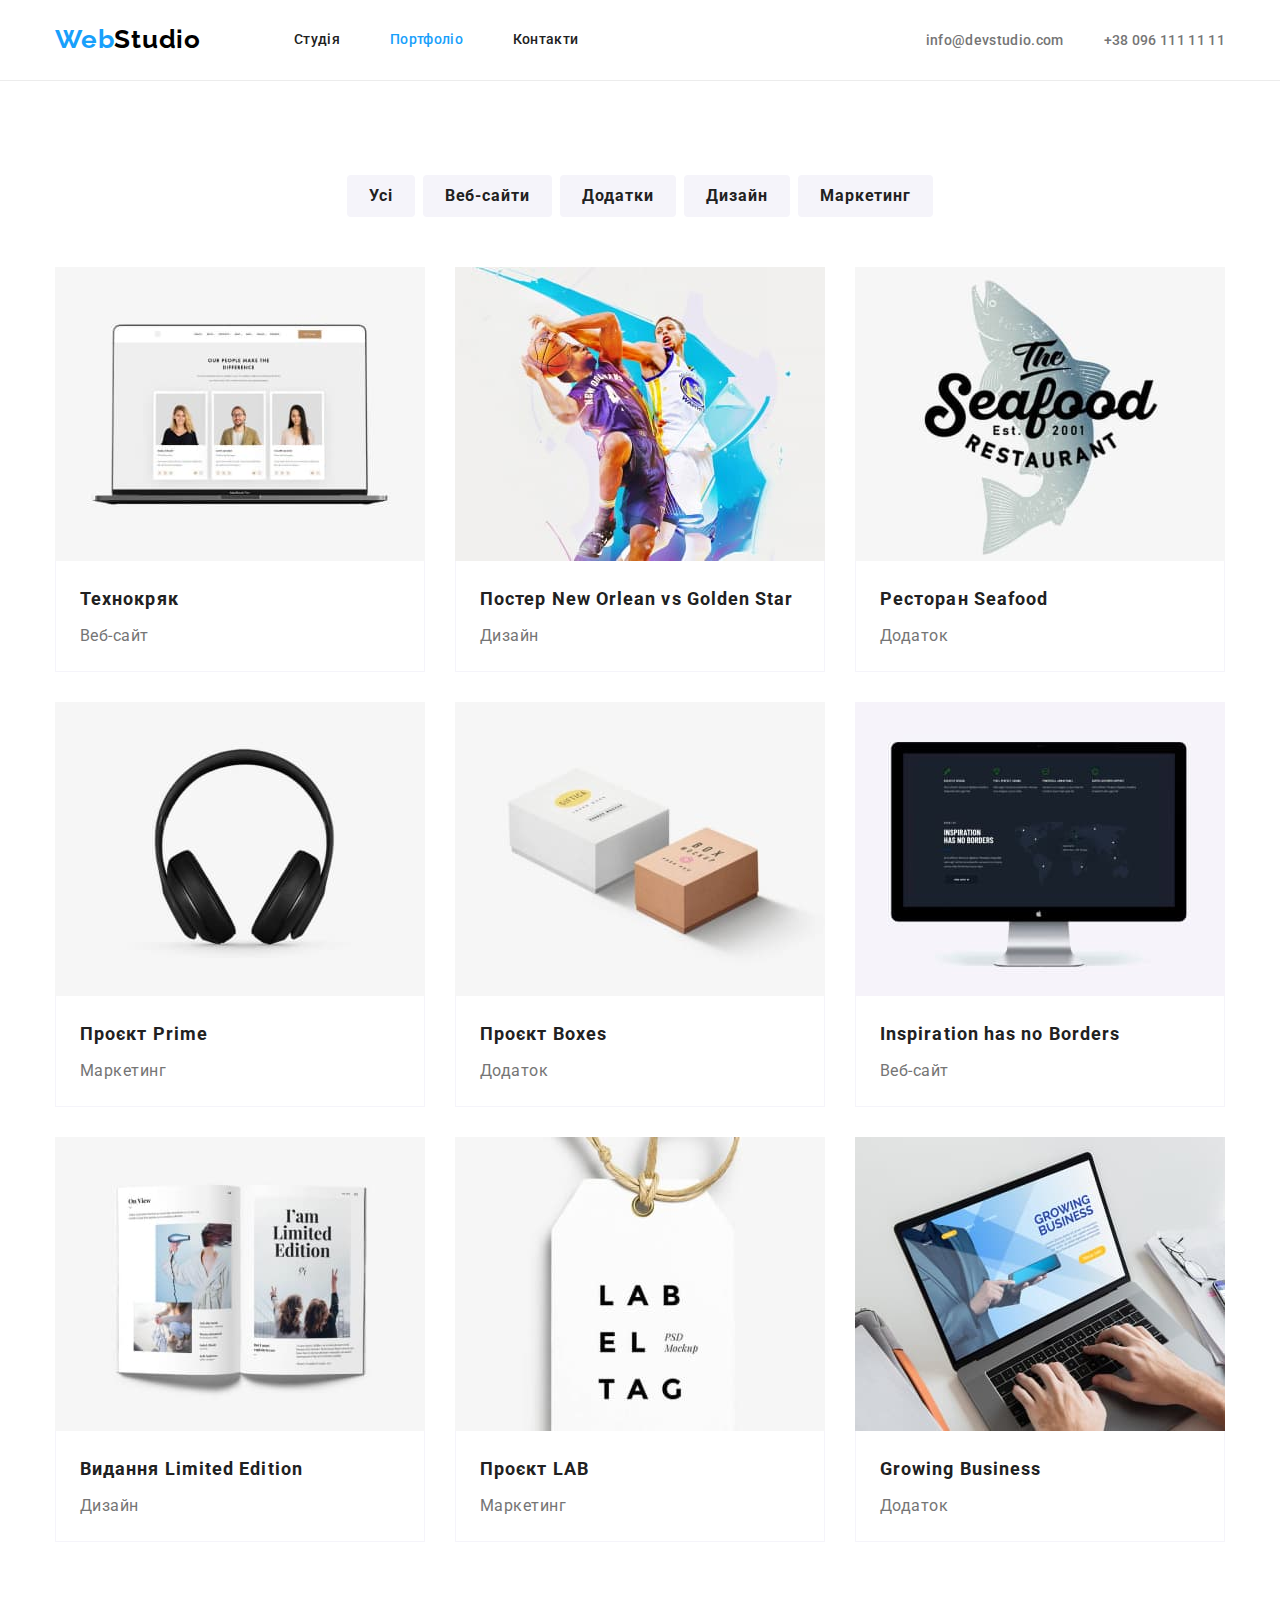
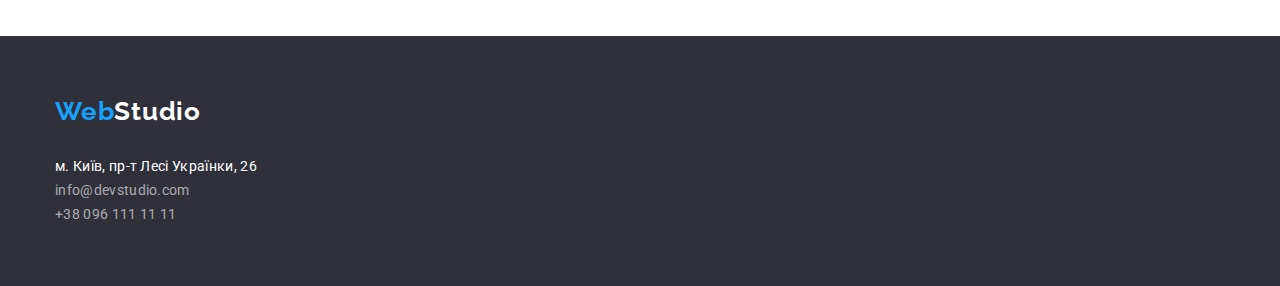
==== portfolio.html @ d87a4c96 "new-project" ====
<!DOCTYPE html>
<html lang="uk">
  <head>
    <meta charset="UTF-8" />
    <meta http-equiv="X-UA-Compatible" content="IE=edge" />
    <meta name="viewport" content="width=device-width, initial-scale=1.0" />
    <title>Studio</title>
    <link rel="preconnect" href="https://fonts.googleapis.com" />
    <link rel="preconnect" href="https://fonts.gstatic.com" crossorigin />
    <link
      href="https://fonts.googleapis.com/css2?family=Raleway:wght@700&family=Roboto:wght@400;500;700;900&display=swap"
      rel="stylesheet"
    />
    <link
      rel="stylesheet"
      href="https://cdnjs.cloudflare.com/ajax/libs/modern-normalize/1.1.0/modern-normalize.min.css"
    />
    <link rel="stylesheet" href="./css/styles.css" />
  </head>
  <body>
    <header>
      <div class="container main-nav">
        <a href="./index.html" class="logo"
          ><span class="logo-first-text">Web</span
          ><span class="logo-nav-second-text">Studio</span></a
        >
        <nav>
          <ul class="site-nav list">
            <li class="item"><a href="./index.html" class="link">Студія</a></li>
            <li class="item">
              <a href="./portfolio.html" class="link current">Портфоліо</a>
            </li>
            <li class="item"><a href="" class="link">Контакти</a></li>
          </ul>
        </nav>
        <ul class="contacts list">
          <li class="item">
            <a href="mailto:info@devstudio.com">info@devstudio.com</a>
          </li>
          <li class="item">
            <a href="tel:+380961111111">+38 096 111 11 11</a>
          </li>
        </ul>
      </div>
    </header>
    <main>
      <section class="section">
        <div class="container">
          <h1 class="section-title visually-hidden">Портфоліо</h1>

          <ul class="filter list">
            <li class="item">
              <button type="button" class="button filter-button current">
                Усі
              </button>
            </li>
            <li class="item">
              <button type="button" class="button filter-button">
                Веб-сайти
              </button>
            </li>
            <li class="item">
              <button type="button" class="button filter-button">
                Додатки
              </button>
            </li>
            <li class="item">
              <button type="button" class="button filter-button">Дизайн</button>
            </li>
            <li class="item">
              <button type="button" class="button filter-button">
                Маркетинг
              </button>
            </li>
          </ul>

          <ul class="portfolio list">
            <li class="item">
              <a href="">
                <img
                  src="./images/example-1.jpg"
                  alt="Приклад сайту"
                  width="370"
                />
                <div class="example-description">
                  <h2 class="portfolio-example">Технокряк</h2>
                  <p class="portfolio-text">Веб-сайт</p>
                </div>
              </a>
            </li>
            <li class="item">
              <a href="">
                <img
                  src="./images/example-2.jpg"
                  alt="Баскетбольний поєдинок"
                  width="370"
                />
                <div class="example-description">
                  <h2 class="portfolio-example">
                    Постер New Orlean vs Golden Star
                  </h2>
                  <p class="portfolio-text">Дизайн</p>
                </div></a
              >
            </li>
            <li class="item">
              <a href="">
                <img
                  src="./images/example-3.jpg"
                  alt="Логоип ресторану"
                  width="370"
                />
                <div class="example-description">
                  <h2 class="portfolio-example">Ресторан Seafood</h2>
                  <p class="portfolio-text">Додаток</p>
                </div></a
              >
            </li>
            <li class="item">
              <a href="">
                <img src="./images/example-4.jpg" alt="Навушники" width="370" />
                <div class="example-description">
                  <h2 class="portfolio-example">Проєкт Prime</h2>
                  <p class="portfolio-text">Маркетинг</p>
                </div></a
              >
            </li>
            <li class="item">
              <a href="">
                <img src="./images/example-5.jpg" alt="Коробки" width="370" />
                <div class="example-description">
                  <h2 class="portfolio-example">Проєкт Boxes</h2>
                  <p class="portfolio-text">Додаток</p>
                </div></a
              >
            </li>
            <li class="item">
              <a href="">
                <img
                  src="./images/example-6.jpg"
                  alt="Сайт з зображенням карти світу"
                  width="370"
                />
                <div class="example-description">
                  <h2 class="portfolio-example">Inspiration has no Borders</h2>
                  <p class="portfolio-text">Веб-сайт</p>
                </div></a
              >
            </li>
            <li class="item">
              <a href="">
                <img
                  src="./images/example-7.jpg"
                  alt="Розворот журналу"
                  width="370"
                />
                <div class="example-description">
                  <h2 class="portfolio-example">Видання Limited Edition</h2>
                  <p class="portfolio-text">Дизайн</p>
                </div></a
              >
            </li>
            <li class="item">
              <a href="">
                <img
                  src="./images/example-8.jpg"
                  alt="Ярлик з написом Lab el tag"
                  width="370"
                />
                <div class="example-description">
                  <h2 class="portfolio-example">Проєкт LAB</h2>
                  <p class="portfolio-text">Маркетинг</p>
                </div></a
              >
            </li>
            <li class="item">
              <a href="">
                <img
                  src="./images/example-9.jpg"
                  alt="Руки на клавіатурі ноутбука"
                  width="370"
                />
                <div class="example-description">
                  <h2 class="portfolio-example">Growing Business</h2>
                  <p class="portfolio-text">Додаток</p>
                </div></a
              >
            </li>
          </ul>
        </div>
      </section>
    </main>

    <footer>
      <div class="container">
        <a href="./index.html" class="logo link">
          <span class="logo-first-text">Web</span
          ><span class="logo-foot-second-text">Studio</span>
        </a>

        <address>
          <ul class="list">
            <li class="link-contact">
              <a
                href="https://goo.gl/maps/D8XiGMWLW442jAMw8"
                target="_blank"
                rel="noopener noreferrer"
                class="footer-geolocation"
                >м. Київ, пр-т Лесі Українки, 26</a
              >
            </li>
            <li class="link-contact">
              <a href="mailto:info@devstudio.com" class="footer-contacts"
                >info@devstudio.com</a
              >
            </li>
            <li class="link-contact">
              <a href="tel:+380961111111" class="footer-contacts"
                >+38 096 111 11 11</a
              >
            </li>
          </ul>
        </address>
      </div>
    </footer>
  </body>
</html>
---- css/styles.css ----
:root {
    --primary-text-color: #212121;
    --secondary-text-color: #757575;
    --accent-color: #18a0fb;
    --primary-bg-color: #ffffff;
    --secondary-bg-color: #2F303A;
    --filter-bg-color: #F5F4FA;

    --nav-logo-second-text-color: #000000;
}

/* задамо основні параметри для боді */
body {
    background-color: var(--primary-bg-color);
    color: var(--primary-text-color);
    font-family: 'Roboto', sans-serif;
    letter-spacing: 0.02em;
}

header {
    border-bottom: 1px solid #ECECEC;
}

nav {
    margin-left: 93px;
}

.list {
    margin: 0;
    padding: 0;
    list-style: none;
}

.container {
    width: 1200px;
    margin: 0 auto;
    padding: 0 15px;
}

h1,h2,h3,h4,h5,h6,p,ul{
    padding: 0;
    margin: 0;
}

.main-nav {
    display: flex;
    align-items: center;
    justify-content: center;
}

/* форматування логотипу (в навігації слово поділене на дві частини і у утері також) */
.logo {
        display: block;
    font-family: 'Raleway';
    font-size: 26px;
    font-weight: 700;
    text-decoration: none;
    
    line-height: 1.2;
    letter-spacing: 0.03em;
}

.logo-first-text {
    color: var(--accent-color);
}

.logo-nav-second-text {
    color: var(--nav-logo-second-text-color);
}

.logo-foot-second-text {
    color: var(--primary-bg-color);
}
/* кінець форматування логотипу */

/* форматування навігації */
.site-nav{
    display: flex;
}

.site-nav .item:not(:last-child){
    margin-right: 50px;
}

.site-nav .link {
    display: block;
    padding-top: 32px;
    padding-bottom: 32px;

    font-weight: 500;
    font-size: 14px;
    text-decoration: none;

    line-height: 1.14;
    color: #212121;
}

.site-nav .link:hover,
.site-nav .link:focus {
    color: var(--accent-color);
}

.contacts{
    display: flex;
    margin-left: auto;
}

.contacts .item:not(:last-child) {
    margin-right: 40px;
}

.contacts a {
    font-weight: 500;
    font-size: 14px;
    line-height: 1.14;
    text-decoration: none;
    color: #757575;
}

.contacts a:hover {
    color: var(--accent-color);
}

/* hero */
.hero {
    padding: 200px 0px;
    background: var(--secondary-bg-color);
    text-align: center;
}
.hero-title {
    margin-bottom: 40px;
    margin-left: auto;
    margin-right: auto;
    max-width: 696px;

    font-weight: 900;
    font-size: 44px;    
    line-height: 1.36;
    letter-spacing: 0.06em;
    text-transform: uppercase;
    color: var(--primary-bg-color);
}

/* button */
.button {
    font-family: inherit;
    font-weight: 700;
    font-size: 16px;
    line-height: 1.88;
    min-width: 216px;
    letter-spacing: 0.06em;

    border-radius: 4px;
    border: 0;
    cursor: pointer;
}

.hero-button {
    min-width: 200px;
    min-height: 50px;
    color: var(--primary-bg-color);
    background-color: var(--accent-color);
}

.features-list{
    display: flex;
    flex-wrap: wrap;
}

.features-list .title {
    margin-top: 0px;
    margin-bottom: 10px;

    font-weight: 700;
    font-size: 14px;
    text-decoration: none;

    line-height: 1.14;
    letter-spacing: 0.03em;
    text-transform: uppercase;
    color: var(--primary-text-color);
}

.features-list .item{
    width: calc((100% - 90px) / 4);
    margin-right: 30px;
}

.features-list .item:nth-child(4n){
    margin-right: 0px;
}

.features-list .text {
    margin-top: 0px;
    margin-bottom: 0px;

    font-size: 14px;
    text-decoration: none;
    line-height: 1.7;
    letter-spacing: 0.03em;
    color: var(--secondary-text-color);
}

/* section */
.section {
    padding-top: 94px;
    padding-bottom: 94px;
}

.section:nth-child(3){
    padding-top: 0px;
}

.section-title {
    margin-top: 0px;
    margin-bottom: 50px;
    font-weight: 700;
    font-size: 36px;
    
    line-height: 1.16;
    text-align: center;
    letter-spacing: 0.03em;
    color: var(--primary-text-color);
}

.work-list{
    display: flex;
    flex-wrap: wrap;
    min-width: 370px;
    gap: 30px;
}

.members{
    background-color: var(--filter-bg-color);
}

.members-list {
    display: flex;
    flex-wrap: wrap;
    margin: -15px;
}

.members-list .item{
    width: 270px;
    margin: 15px;
}

img {
    display: block;
    max-width: 100%;
    height: auto;
}

.teammate-description{
    padding-bottom: 30px;
    padding-top: 30px;
}

.teammate-name {
    margin-bottom: 10px;
    font-weight: 500;
    font-size: 16px;
    line-height: 1.18;
    text-align: center;
    letter-spacing: 0.03em;
    color: var(--primary-text-color);
}

.teammate-post {
    font-size: 16px;
    line-height: 1.18;
    text-align: center;
    letter-spacing: 0.03em;
    color: var(--secondary-text-color);
}

footer {
    display: block;
    padding-top: 60px;
    padding-bottom: 60px;
    background: var(--secondary-bg-color);
}

footer a:first-child{
    margin-bottom: 28px;
}

.footer-geolocation  {
    padding-left: 215;
    font-size: 14px;
    line-height: 1.7;
    text-decoration: none;
    font-style: normal;

    color: var(--primary-bg-color);
}

.footer-contacts{
    font-size: 14px;
    line-height: 1.7;
    text-decoration: none;
    font-style: normal;
    color: rgba(255, 255, 255, 0.6);
}

.footer-geolocation:hover,
.footer-geolocation:focus,
.footer-contacts:hover,
.footer-contacts:focus {
    color: var(--accent-color);
}
.site-nav .current {
    color: var(--accent-color);
}

/* site-page potfolio */

.filter {
    display: flex;
    justify-content: center;
    margin-bottom: 50px;
}

.filter-button {
    min-width: 67px;
    padding: 6px 22px;
    color: var(--primary-text-color);
    background-color: var(--filter-bg-color);
}

.filter > .item:not(:first-child) {
    margin-left: 8px;
}

.filter-button:hover,
.filter-button:focus {
    color: var(--primary-bg-color);
    background-color: var(--accent-color);
}

.portfolio{
    display: flex;
    flex-wrap: wrap;
    margin: -15px;
}

.portfolio a {
    text-decoration: none;
}

.portfolio > .item{
    width: 370px;
    margin: 15px;
}

.portfolio-example {
    margin-bottom: 4px;

    font-weight: 700;
    font-size: 18px;
    line-height: 2.0;

    letter-spacing: 0.06em;
    color: var(--primary-text-color);
}

.portfolio-text {
    font-size: 16px;
    line-height: 1.87;

    letter-spacing: 0.03em;
    color: var(--secondary-text-color);
}

.example-description{
    padding: 20px 24px;
    border-bottom: 1px solid var(--filter-bg-color);
    border-left: 1px solid var(--filter-bg-color);
    border-right: 1px solid var(--filter-bg-color);
}


.visually-hidden {
    position: absolute;
    white-space: nowrap;
    width: 1px;
    height: 1px;
    overflow: hidden;
    border: 0;
    padding: 0;
    clip: rect(0 0 0 0);
    clip-path: inset(50%);
    margin: -1px;
}
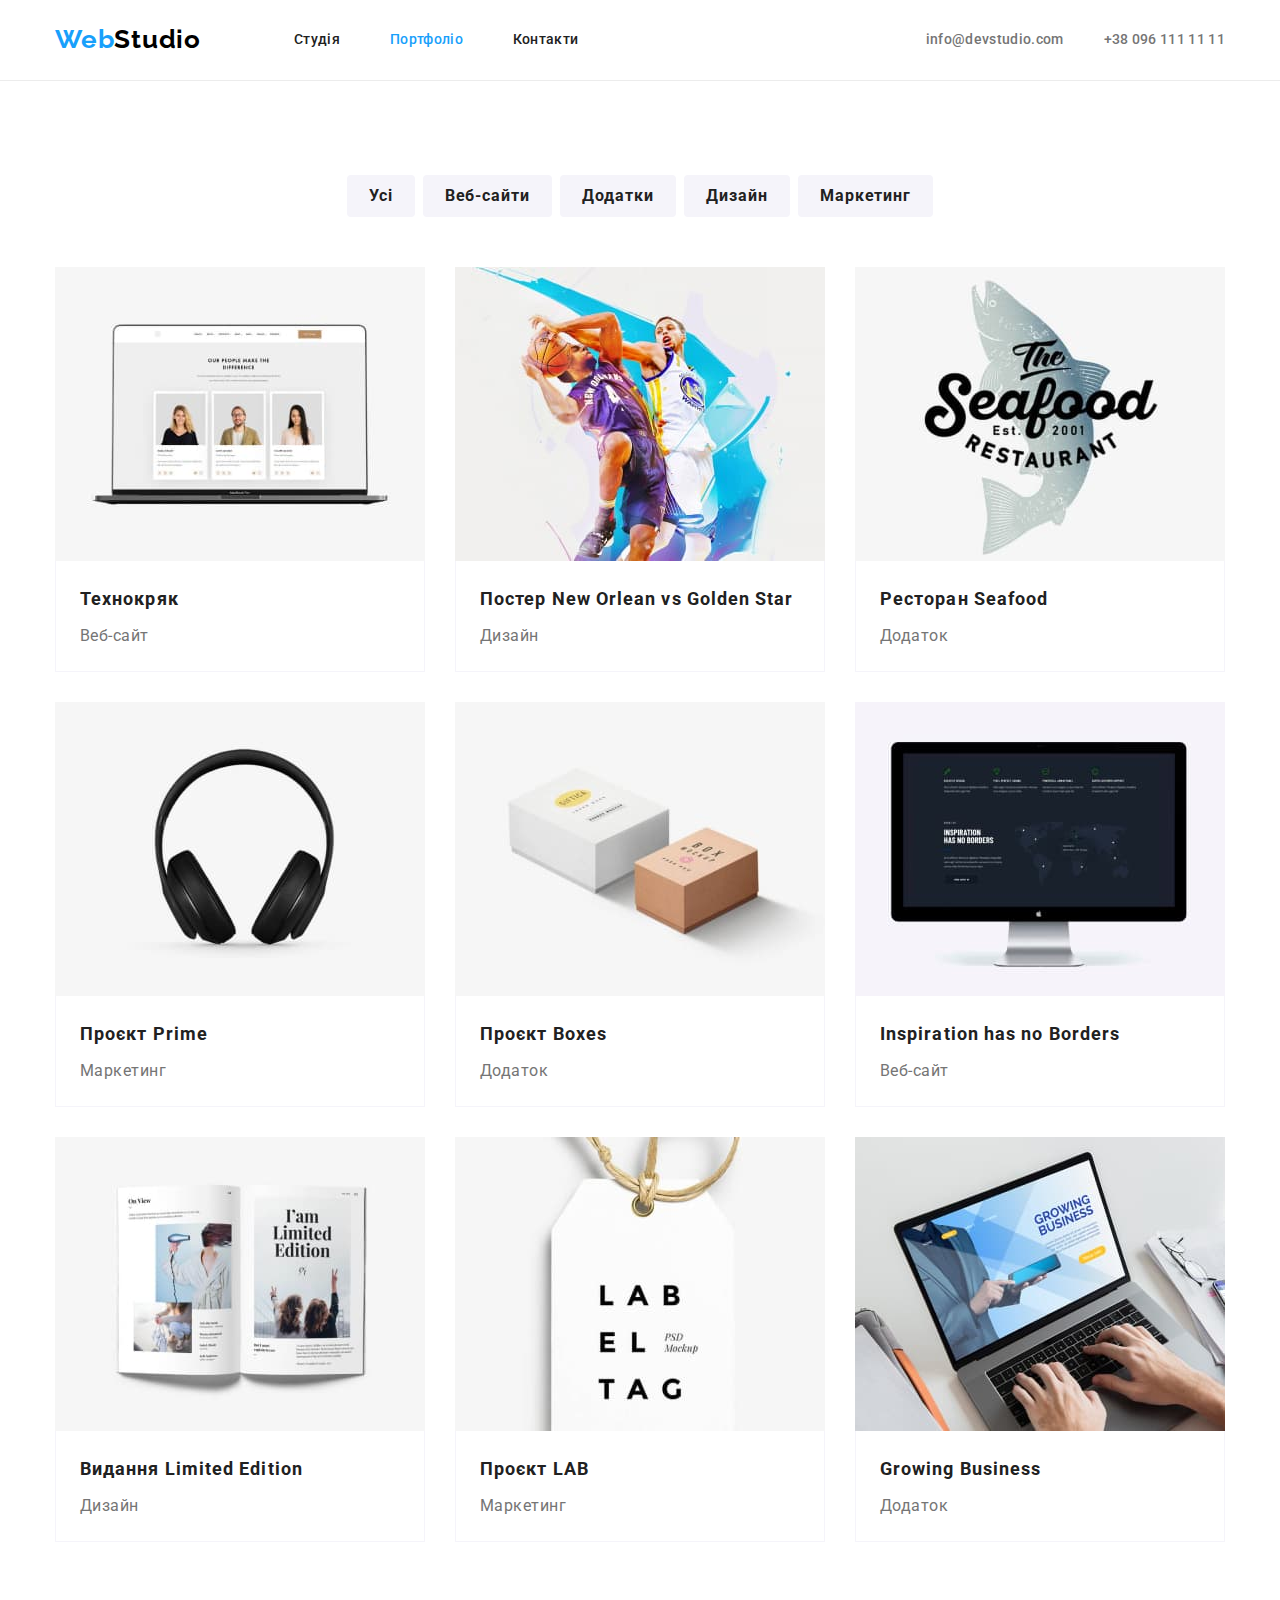
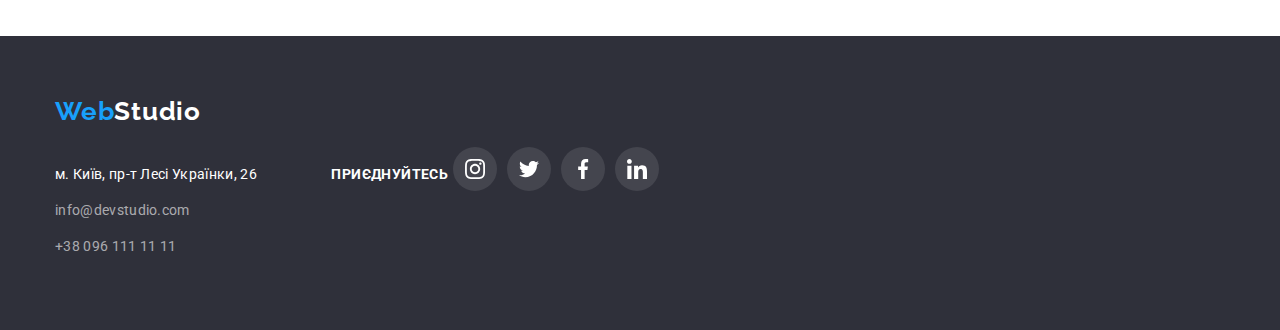
==== commit d86b7fef: "portfolio" ====
--- a/portfolio.html
+++ b/portfolio.html
@@ -221,6 +221,38 @@
             </li>
           </ul>
         </address>
+
+        <h3 class="title">Приєднуйтесь</h3>
+        <ul class="footer-social">
+          <li class="item list">
+            <a href="" class="link">
+              <svg class="icon instagram" width="20px" height="20px">
+                <use href="../images/sprite-min.svg#icon-instagram"></use>
+              </svg>
+            </a>
+          </li>
+          <li class="item list">
+            <a href="" class="link">
+              <svg class="icon twitter" width="20px" height="20px">
+                <use href="../images/sprite-min.svg#icon-twitter"></use>
+              </svg>
+            </a>
+          </li>
+          <li class="item list">
+            <a href="" class="link">
+              <svg class="icon facebook" width="20px" height="20px">
+                <use href="../images/sprite-min.svg#icon-facebook"></use>
+              </svg>
+            </a>
+          </li>
+          <li class="item list">
+            <a href="" class="link">
+              <svg class="icon linkedin" width="20px" height="20px">
+                <use href="../images/sprite-min.svg#icon-linkedin"></use>
+              </svg>
+            </a>
+          </li>
+        </ul>
       </div>
     </footer>
   </body>
--- a/css/styles.css
+++ b/css/styles.css
@@ -105,6 +105,11 @@
     margin-left: auto;
 }
 
+.contacts .item{
+    display: flex;
+    align-items: center;
+}
+
 .contacts .item:not(:last-child) {
     margin-right: 40px;
 }
@@ -120,6 +125,46 @@
 .contacts a:hover {
     color: var(--accent-color);
 }
+
+.contacts .icon{
+    fill: var(--secondary-text-color);
+}
+
+.contacts .icon:hover {
+    fill: var(--accent-color);
+}
+
+.envelope {
+    margin-right: 10px;
+    fill: currentColor;
+}
+
+.smartphone {
+    margin-right: 10px;
+    fill: currentColor;
+}
+
+.antena {
+    fill: currentColor;
+}
+
+.instagram{
+    fill: currentColor;
+}
+
+.twitter {
+    fill: currentColor;
+}
+
+.facebook {
+    fill: currentColor;
+}
+
+.linkedin {
+    fill: currentColor;
+}
+
+
 
 /* hero */
 .hero {
@@ -127,6 +172,23 @@
     background: var(--secondary-bg-color);
     text-align: center;
 }
+
+.overlay{
+    max-width: 1600px;
+    height: 480px;
+    margin-left: auto;
+    margin-right: auto;
+    background-color: var(--secondary-bg-color);
+    background-image: linear-gradient(
+        to right,
+        rgba(47, 48, 58, 0.4),
+        rgba(0, 0, 0, 0.4)
+    ), url(../images/img-min.jpg);
+    background-repeat: no-repeat;
+    background-position: center;
+    background-size: cover;
+}
+
 .hero-title {
     margin-bottom: 40px;
     margin-left: auto;
@@ -190,6 +252,16 @@
     margin-right: 0px;
 }
 
+.features-list .icon{
+    display: flex;
+    align-items: center;
+    justify-content: center;
+    height: 120px;
+    margin-bottom: 30px;
+    background-color: var(--filter-bg-color);
+    border-radius: 4px;
+}
+
 .features-list .text {
     margin-top: 0px;
     margin-bottom: 0px;
@@ -243,6 +315,41 @@
 .members-list .item{
     width: 270px;
     margin: 15px;
+
+    box-shadow: 0px 1px 3px rgba(0, 0, 0, 0.12),
+                0px 1px 1px rgba(0, 0, 0, 0.14),
+                0px 2px 1px rgba(0, 0, 0, 0.2);
+    border-radius: 0px 0px 4px 4px;
+}
+
+.social {
+    display: flex;
+    margin-right: auto;
+    margin-left: auto;
+    width: 206px;
+}
+
+.social-item {
+    display: inline-flex;
+    margin-right: 10px;
+    width: 44px;
+    height: 44px;
+    align-items: center;
+    justify-content: center;
+    
+    border-radius: 50%;
+}
+
+.social-item .link{
+    color: #afb1b8;
+}
+
+.social-item .link:hover {
+    color: #ffffff;
+}
+
+.social-item:hover{
+    background-color: var(--accent-color);
 }
 
 img {
@@ -251,8 +358,13 @@
     height: auto;
 }
 
+
+.social .social-item:last-child {
+    margin-right: 0;
+}
+
 .teammate-description{
-    padding-bottom: 30px;
+    padding-bottom: 16px;
     padding-top: 30px;
 }
 
@@ -274,15 +386,56 @@
     color: var(--secondary-text-color);
 }
 
+.clients{
+    display: flex;
+    flex-wrap: wrap;
+
+    list-style: none;
+}
+
+.clients .item{
+    display: flex;
+    width: 170px;
+    height: 92px;
+    justify-content: center;
+    align-items: center;
+
+    color: #afb1b8;
+    
+}
+.clients .item:not(:last-child) {
+    margin-right: 30px;
+}
+
+
+.clients .link  {
+    color: inherit;
+}
+
+.clients .link:hover {
+    color: var(--accent-color);
+}
+
+.clients .icon {
+    fill: currentColor;
+}
+
+.clients .icon:hover {
+    fill: currentColor;
+}
+
 footer {
-    display: block;
     padding-top: 60px;
     padding-bottom: 60px;
+    margin-left: auto;
+    margin-right: auto;
+
+    align-items: baseline;
     background: var(--secondary-bg-color);
 }
 
-footer a:first-child{
-    margin-bottom: 28px;
+footer .link{
+    margin-bottom: 20px;
 }
 
 .footer-geolocation  {
@@ -309,6 +462,77 @@
 .footer-contacts:focus {
     color: var(--accent-color);
 }
+
+address {
+    display: inline-flex;
+    flex-wrap: wrap;
+}
+
+footer .title {
+    display: inline-flex;
+    flex-wrap: wrap;
+    margin-top: 0px;
+    margin-bottom: 20px;
+    margin-left: 70px;
+    font-weight: 700;
+    font-size: 14px;
+
+    line-height: 1.14;
+    letter-spacing: 0.03em;
+    text-transform: uppercase;
+    color: var(--primary-bg-color);
+}
+
+.footer-social {
+    display: inline-flex;
+    flex-wrap: wrap;
+}
+
+.footer-social .link {
+    margin-bottom: 0;
+}
+
+.footer-social .item {
+    display: inline-flex;
+    width: 44px;
+    height: 44px;
+    justify-content: center;
+    align-items: center;
+    border-radius: 50%;
+    background: rgba(255, 255, 255, 0.1);
+
+    color: #ffffff;
+}
+
+.footer-social .item:not(:last-child) {
+    margin-right: 10px;
+}
+
+.footer-social .link {
+    color: currentColor;
+}
+
+.footer-social .icon {
+    display: flex;
+    fill: currentColor;
+} 
+
+.footer-social .item:hover {
+    background: var(--accent-color);
+}
+
+.footer-social .icon {
+    fill: currentColor;
+}
+
+.footer-social .icon:hover {
+    fill: currentColor;
+}
+
+.link-contact {
+    margin-bottom: 12px;
+}
+
 .site-nav .current {
     color: var(--accent-color);
 }
@@ -326,6 +550,7 @@
     padding: 6px 22px;
     color: var(--primary-text-color);
     background-color: var(--filter-bg-color);
+    border-radius: 4px;
 }
 
 .filter > .item:not(:first-child) {
@@ -336,6 +561,11 @@
 .filter-button:focus {
     color: var(--primary-bg-color);
     background-color: var(--accent-color);
+
+    box-shadow: 0px 3px 1px rgba(0, 0, 0, 0.1),
+        0px 1px 2px rgba(0, 0, 0, 0.08),
+        0px 2px 2px rgba(0, 0, 0, 0.12);
+
 }
 
 .portfolio{
@@ -351,8 +581,15 @@
 .portfolio > .item{
     width: 370px;
     margin: 15px;
-}
-
+
+
+}
+
+.portfolio > .item:hover {
+box-shadow: 0px 1px 1px rgba(0, 0, 0, 0.12),
+            0px 4px 4px rgba(0, 0, 0, 0.06),
+            1px 4px 6px rgba(0, 0, 0, 0.16);
+}
 .portfolio-example {
     margin-bottom: 4px;
 
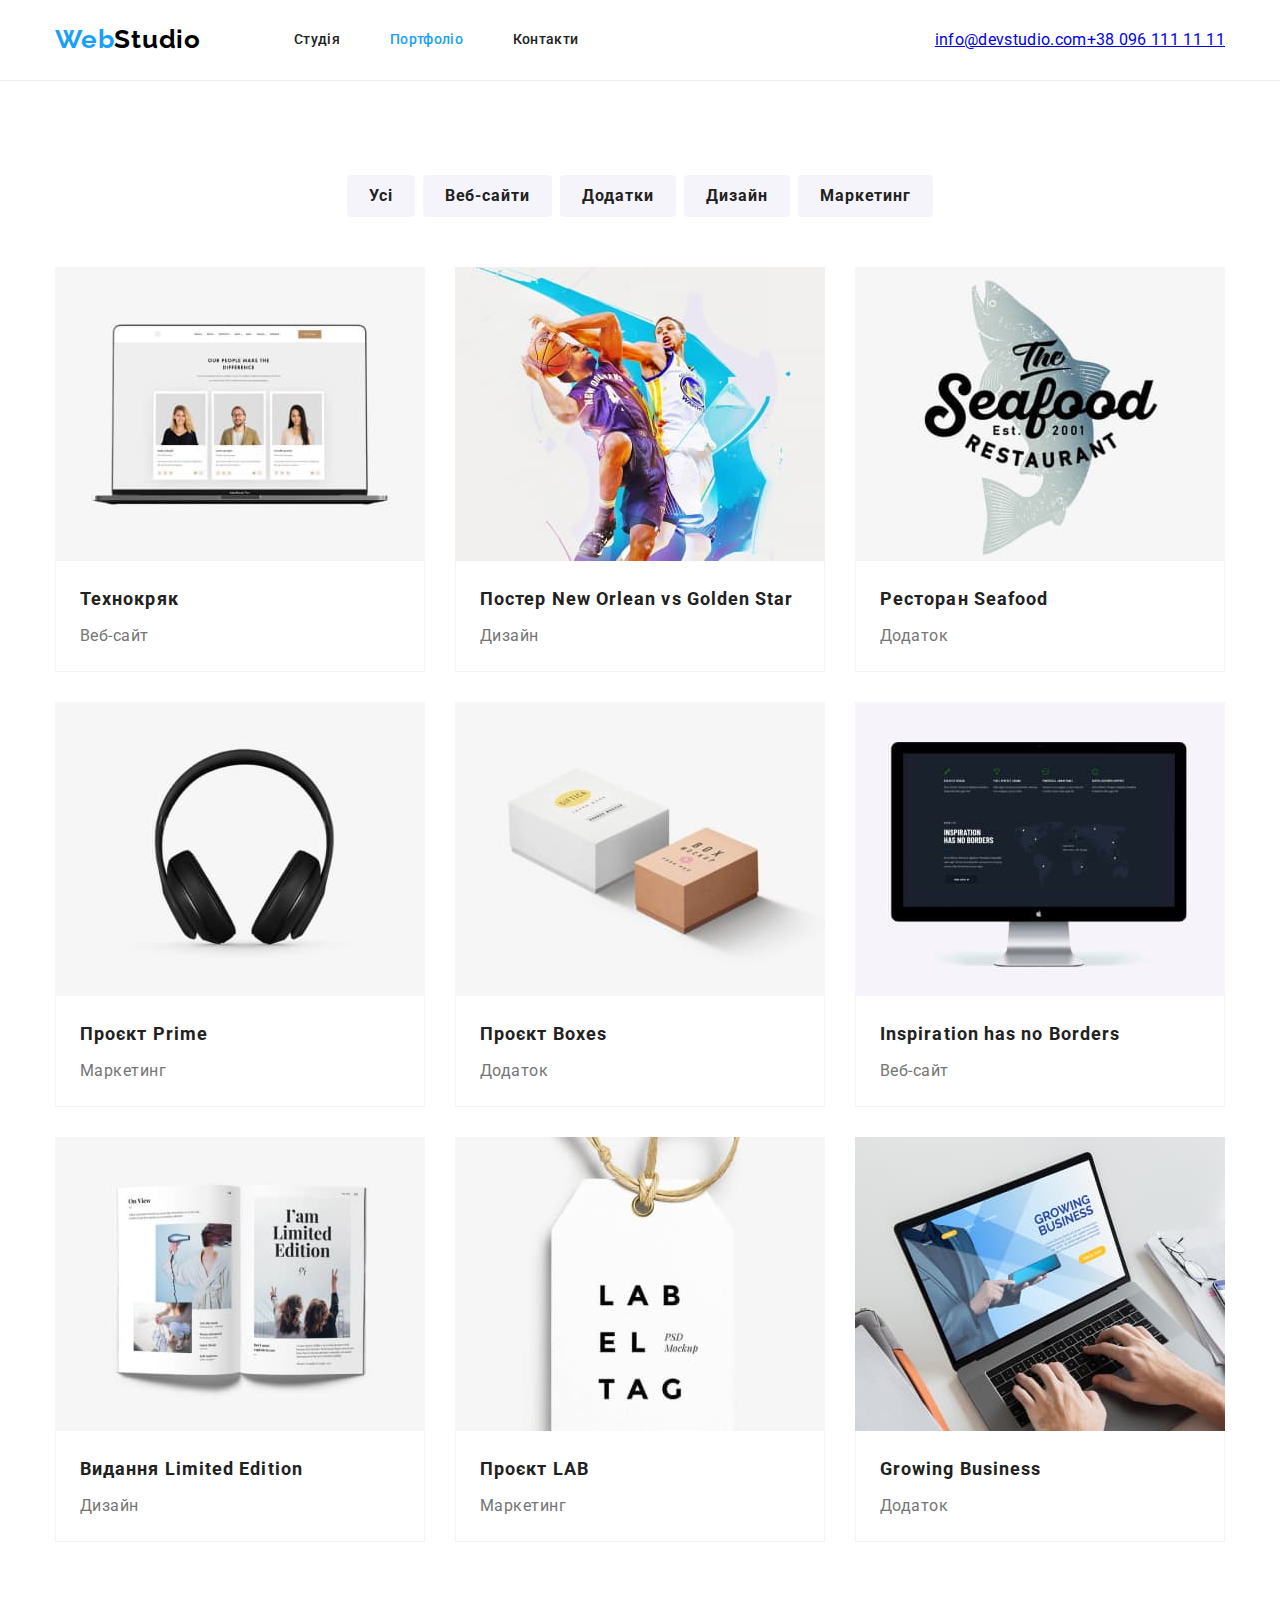
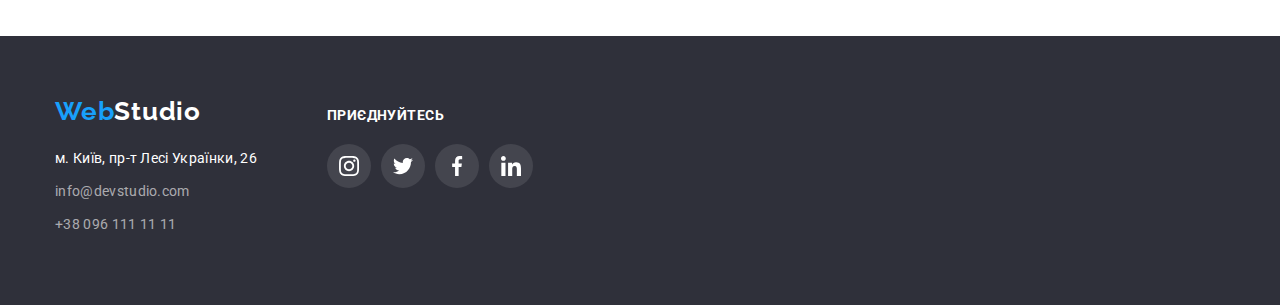
==== commit d4d22b36: "footer-join" ====
--- a/portfolio.html
+++ b/portfolio.html
@@ -192,67 +192,74 @@
     </main>
 
     <footer>
-      <div class="container">
-        <a href="./index.html" class="logo link">
-          <span class="logo-first-text">Web</span
-          ><span class="logo-foot-second-text">Studio</span>
-        </a>
-
-        <address>
-          <ul class="list">
-            <li class="link-contact">
-              <a
-                href="https://goo.gl/maps/D8XiGMWLW442jAMw8"
-                target="_blank"
-                rel="noopener noreferrer"
-                class="footer-geolocation"
-                >м. Київ, пр-т Лесі Українки, 26</a
-              >
-            </li>
-            <li class="link-contact">
-              <a href="mailto:info@devstudio.com" class="footer-contacts"
-                >info@devstudio.com</a
-              >
-            </li>
-            <li class="link-contact">
-              <a href="tel:+380961111111" class="footer-contacts"
-                >+38 096 111 11 11</a
-              >
-            </li>
-          </ul>
-        </address>
-
-        <h3 class="title">Приєднуйтесь</h3>
-        <ul class="footer-social">
-          <li class="item list">
-            <a href="" class="link">
-              <svg class="icon instagram" width="20px" height="20px">
-                <use href="../images/sprite-min.svg#icon-instagram"></use>
-              </svg>
-            </a>
-          </li>
-          <li class="item list">
-            <a href="" class="link">
-              <svg class="icon twitter" width="20px" height="20px">
-                <use href="../images/sprite-min.svg#icon-twitter"></use>
-              </svg>
-            </a>
-          </li>
-          <li class="item list">
-            <a href="" class="link">
-              <svg class="icon facebook" width="20px" height="20px">
-                <use href="../images/sprite-min.svg#icon-facebook"></use>
-              </svg>
-            </a>
-          </li>
-          <li class="item list">
-            <a href="" class="link">
-              <svg class="icon linkedin" width="20px" height="20px">
-                <use href="../images/sprite-min.svg#icon-linkedin"></use>
-              </svg>
-            </a>
-          </li>
-        </ul>
+      <div class="container footer-box">
+        <div>
+          <a href="./index.html" class="logo link">
+            <span class="logo-first-text">Web</span
+            ><span class="logo-foot-second-text">Studio</span>
+          </a>
+
+          <address>
+            <ul class="list">
+              <li class="link-contact">
+                <a
+                  href="https://goo.gl/maps/D8XiGMWLW442jAMw8"
+                  target="_blank"
+                  rel="noopener noreferrer"
+                  class="footer-geolocation"
+                  >м. Київ, пр-т Лесі Українки, 26</a
+                >
+              </li>
+              <li class="link-contact">
+                <a href="mailto:info@devstudio.com" class="footer-contacts"
+                  >info@devstudio.com</a
+                >
+              </li>
+              <li class="link-contact">
+                <a href="tel:+380961111111" class="footer-contacts"
+                  >+38 096 111 11 11</a
+                >
+              </li>
+            </ul>
+          </address>
+        </div>
+
+        <div>
+          <h3 class="title">Приєднуйтесь</h3>
+
+          <div>
+            <ul class="footer-social">
+              <li class="footer-social-item list">
+                <a href="" class="footer-social-item-link link">
+                  <svg class="icon instagram" width="20px" height="20px">
+                    <use href="./images/sprite-min.svg#icon-instagram"></use>
+                  </svg>
+                </a>
+              </li>
+              <li class="footer-social-item list">
+                <a href="" class="footer-social-item-link link">
+                  <svg class="icon twitter" width="20px" height="20px">
+                    <use href="./images/sprite-min.svg#icon-twitter"></use>
+                  </svg>
+                </a>
+              </li>
+              <li class="footer-social-item list">
+                <a href="" class="footer-social-item-link link">
+                  <svg class="icon facebook" width="20px" height="20px">
+                    <use href="./images/sprite-min.svg#icon-facebook"></use>
+                  </svg>
+                </a>
+              </li>
+              <li class="footer-social-item list">
+                <a href="" class="footer-social-item-link link">
+                  <svg class="icon linkedin" width="20px" height="20px">
+                    <use href="./images/sprite-min.svg#icon-linkedin"></use>
+                  </svg>
+                </a>
+              </li>
+            </ul>
+          </div>
+        </div>
       </div>
     </footer>
   </body>
--- a/css/styles.css
+++ b/css/styles.css
@@ -50,7 +50,7 @@
 
 /* форматування логотипу (в навігації слово поділене на дві частини і у утері також) */
 .logo {
-        display: block;
+    display: block;
     font-family: 'Raleway';
     font-size: 26px;
     font-weight: 700;
@@ -100,70 +100,39 @@
     color: var(--accent-color);
 }
 
-.contacts{
+.contacts {
     display: flex;
     margin-left: auto;
 }
 
-.contacts .item{
-    display: flex;
+.contacts-item-link{
+    display: flex;
+    margin-right: 10px;
     align-items: center;
-}
-
-.contacts .item:not(:last-child) {
+    justify-content: center;
+    font-weight: 500;
+    font-size: 14px;
+    line-height: 1.14;
+    text-decoration: none;
+    color: #757575;
+}
+
+.contacts-item:not(:last-child) {
     margin-right: 40px;
 }
 
-.contacts a {
-    font-weight: 500;
-    font-size: 14px;
-    line-height: 1.14;
-    text-decoration: none;
-    color: #757575;
-}
-
-.contacts a:hover {
+.contacts-item-link:hover,
+.contacts-item-link:focus {
     color: var(--accent-color);
 }
 
-.contacts .icon{
-    fill: var(--secondary-text-color);
-}
-
-.contacts .icon:hover {
-    fill: var(--accent-color);
-}
-
-.envelope {
+.contacts-item-link .icon{
     margin-right: 10px;
+}
+
+.icon{
     fill: currentColor;
 }
-
-.smartphone {
-    margin-right: 10px;
-    fill: currentColor;
-}
-
-.antena {
-    fill: currentColor;
-}
-
-.instagram{
-    fill: currentColor;
-}
-
-.twitter {
-    fill: currentColor;
-}
-
-.facebook {
-    fill: currentColor;
-}
-
-.linkedin {
-    fill: currentColor;
-}
-
 
 
 /* hero */
@@ -179,11 +148,8 @@
     margin-left: auto;
     margin-right: auto;
     background-color: var(--secondary-bg-color);
-    background-image: linear-gradient(
-        to right,
-        rgba(47, 48, 58, 0.4),
-        rgba(0, 0, 0, 0.4)
-    ), url(../images/img-min.jpg);
+    background-image: linear-gradient(rgba(47, 48, 58, 0.4),
+        rgba(47, 48, 58, 0.4)), url(../images/img-min.jpg);
     background-repeat: no-repeat;
     background-position: center;
     background-size: cover;
@@ -324,32 +290,25 @@
 
 .social {
     display: flex;
-    margin-right: auto;
-    margin-left: auto;
-    width: 206px;
-}
-
-.social-item {
-    display: inline-flex;
-    margin-right: 10px;
+    justify-content: space-between;
+}
+.social-item-link {
+    display: flex;
     width: 44px;
     height: 44px;
+    /* margin-top: 10px; */
     align-items: center;
     justify-content: center;
-    
+
     border-radius: 50%;
-}
-
-.social-item .link{
     color: #afb1b8;
 }
 
-.social-item .link:hover {
+
+.social-item-link:hover,
+.social-item-link:focus{
+    background-color: var(--accent-color);
     color: #ffffff;
-}
-
-.social-item:hover{
-    background-color: var(--accent-color);
 }
 
 img {
@@ -358,14 +317,10 @@
     height: auto;
 }
 
-
-.social .social-item:last-child {
-    margin-right: 0;
-}
-
 .teammate-description{
-    padding-bottom: 16px;
-    padding-top: 30px;
+
+    padding: 30px 32px;
+    
 }
 
 .teammate-name {
@@ -379,6 +334,8 @@
 }
 
 .teammate-post {
+    margin-bottom: 16px;
+
     font-size: 16px;
     line-height: 1.18;
     text-align: center;
@@ -386,14 +343,12 @@
     color: var(--secondary-text-color);
 }
 
-.clients{
-    display: flex;
-    flex-wrap: wrap;
-
-    list-style: none;
-}
-
-.clients .item{
+.clients {
+    display: flex;
+    flex-wrap: wrap;
+}
+
+.clients-item-link {
     display: flex;
     width: 170px;
     height: 92px;
@@ -401,40 +356,34 @@
     align-items: center;
 
     color: #afb1b8;
-    
-}
-.clients .item:not(:last-child) {
+
+}
+
+.clients-item:not(:last-child) {
     margin-right: 30px;
 }
 
-
-.clients .link  {
-    color: inherit;
-}
-
-.clients .link:hover {
+.clients-item-link:hover,
+.clients-item-link:focus {
+    border-radius: 4px;
+    outline: 1px solid var(--accent-color);
+
     color: var(--accent-color);
 }
 
-.clients .icon {
-    fill: currentColor;
-}
-
-.clients .icon:hover {
-    fill: currentColor;
-}
 
 footer {
+    display: flex;
     padding-top: 60px;
     padding-bottom: 60px;
     margin-left: auto;
     margin-right: auto;
 
-    align-items: baseline;
+    /* align-items: baseline; */
     background: var(--secondary-bg-color);
 }
 
-footer .link{
+footer .link:nth-child(1){
     margin-bottom: 20px;
 }
 
@@ -463,11 +412,6 @@
     color: var(--accent-color);
 }
 
-address {
-    display: inline-flex;
-    flex-wrap: wrap;
-}
-
 footer .title {
     display: inline-flex;
     flex-wrap: wrap;
@@ -484,15 +428,11 @@
 }
 
 .footer-social {
-    display: inline-flex;
-    flex-wrap: wrap;
-}
-
-.footer-social .link {
-    margin-bottom: 0;
-}
-
-.footer-social .item {
+    display: flex;
+    margin-left: 70px;
+}
+
+.footer-social-item-link {
     display: inline-flex;
     width: 44px;
     height: 44px;
@@ -501,41 +441,40 @@
     border-radius: 50%;
     background: rgba(255, 255, 255, 0.1);
 
+    cursor: pointer;
     color: #ffffff;
 }
 
-.footer-social .item:not(:last-child) {
+
+.footer-social-item:not(:last-child) {
     margin-right: 10px;
 }
 
-.footer-social .link {
-    color: currentColor;
-}
-
-.footer-social .icon {
-    display: flex;
+.footer-social-item-link.icon {
     fill: currentColor;
 } 
 
-.footer-social .item:hover {
+.footer-social-item-link:hover,
+.footer-social-item-link:focus  {
     background: var(--accent-color);
 }
 
-.footer-social .icon {
-    fill: currentColor;
-}
-
-.footer-social .icon:hover {
-    fill: currentColor;
-}
-
 .link-contact {
-    margin-bottom: 12px;
+    margin-bottom: 9px;
 }
 
 .site-nav .current {
     color: var(--accent-color);
 }
+
+
+.footer-box {
+    display: inline-flex;
+    flex-wrap: wrap;
+    align-items: baseline;
+}
+
+
 
 /* site-page potfolio */
 
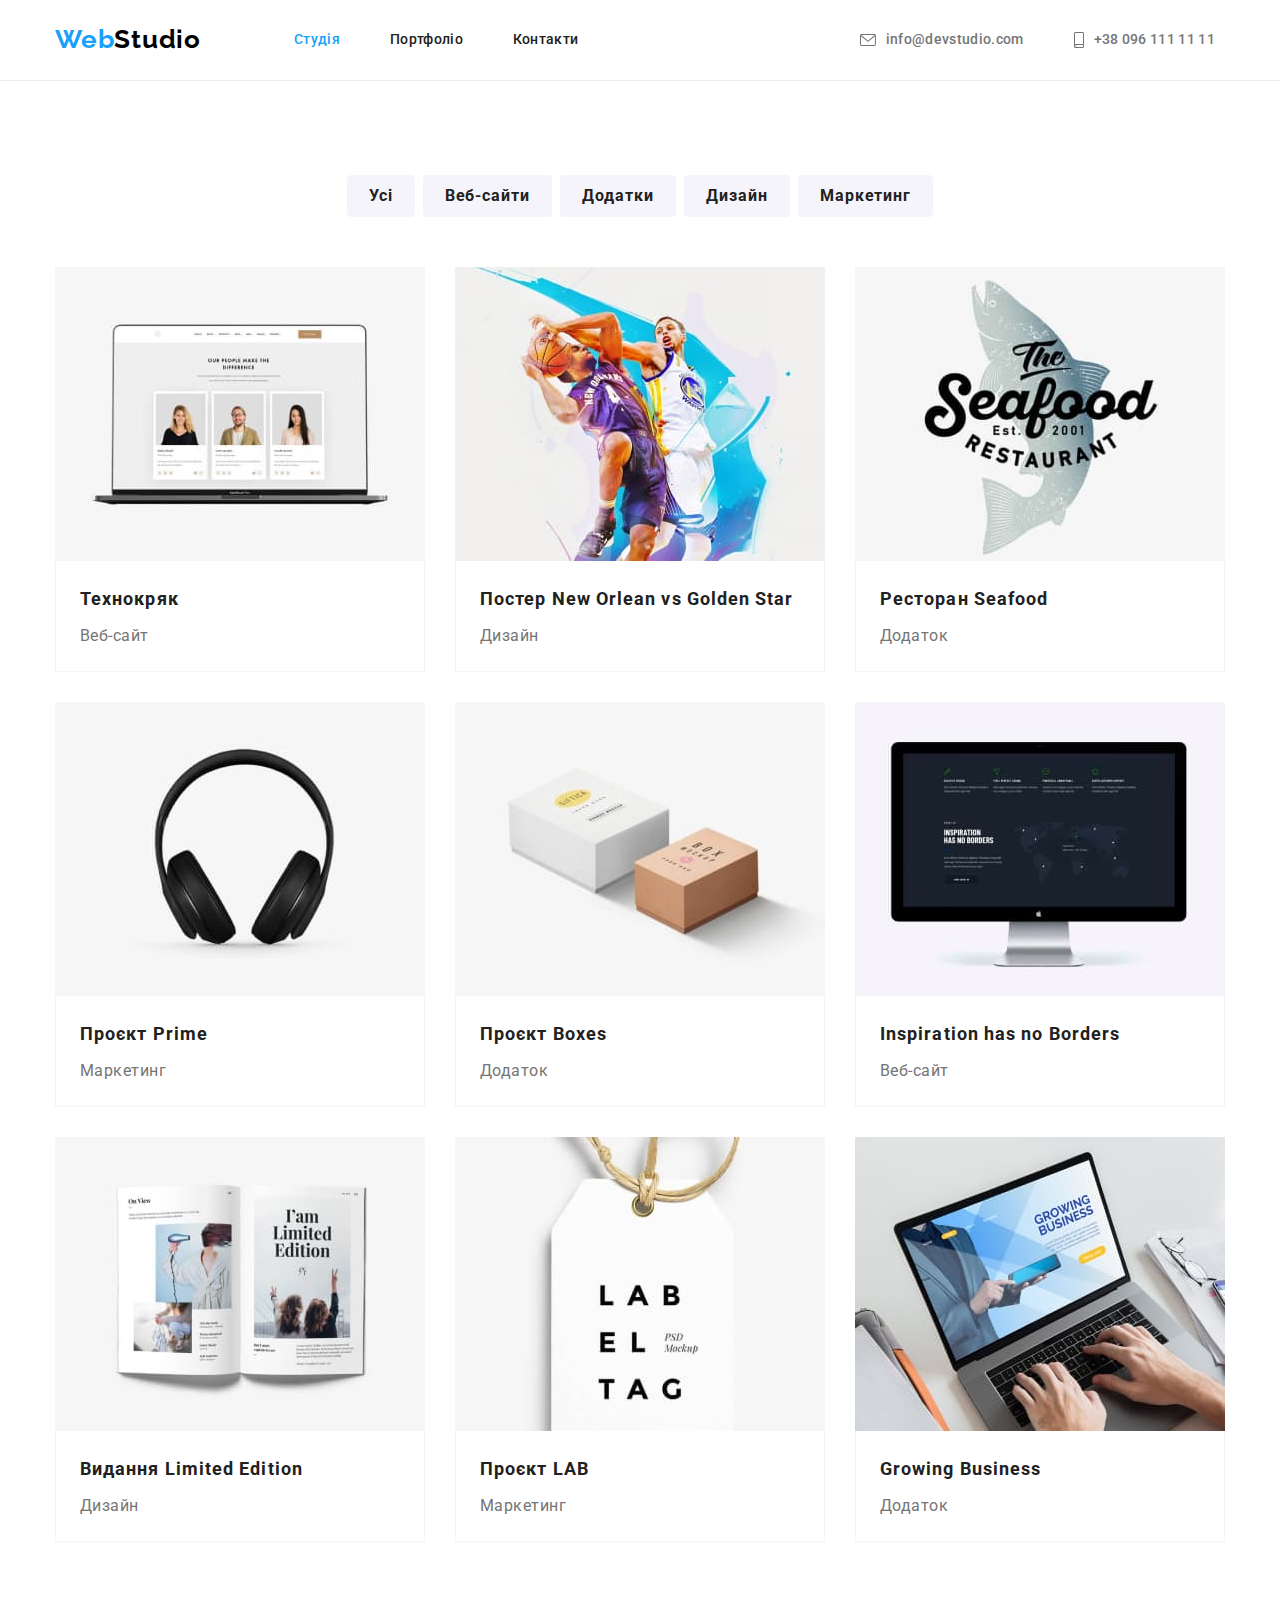
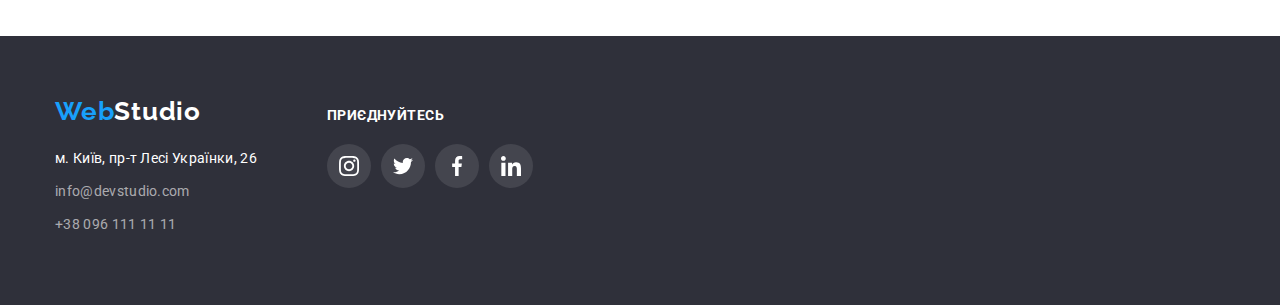
==== commit be663bf8: "header-in-potfolio" ====
--- a/portfolio.html
+++ b/portfolio.html
@@ -26,19 +26,31 @@
         >
         <nav>
           <ul class="site-nav list">
-            <li class="item"><a href="./index.html" class="link">Студія</a></li>
-            <li class="item">
-              <a href="./portfolio.html" class="link current">Портфоліо</a>
+            <li class="item">
+              <a href="./index.html" class="link current">Студія</a>
+            </li>
+            <li class="item">
+              <a href="./portfolio.html" class="link">Портфоліо</a>
             </li>
             <li class="item"><a href="" class="link">Контакти</a></li>
           </ul>
         </nav>
         <ul class="contacts list">
-          <li class="item">
-            <a href="mailto:info@devstudio.com">info@devstudio.com</a>
+          <li class="contacts-item">
+            <a href="mailto:info@devstudio.com" class="contacts-item-link link">
+              <svg class="icon envelope" width="16px" height="12px">
+                <use href="./images/sprite-min.svg#icon-envelope"></use>
+              </svg>
+              info@devstudio.com</a
+            >
           </li>
-          <li class="item">
-            <a href="tel:+380961111111">+38 096 111 11 11</a>
+          <li class="contacts-item">
+            <a href="tel:+380961111111" class="contacts-item-link">
+              <svg class="icon smartphone" width="10px" height="16px">
+                <use href="./images/sprite-min.svg#icon-smartphone"></use>
+              </svg>
+              +38 096 111 11 11</a
+            >
           </li>
         </ul>
       </div>
--- a/css/styles.css
+++ b/css/styles.css
@@ -37,10 +37,18 @@
     padding: 0 15px;
 }
 
-h1,h2,h3,h4,h5,h6,p,ul{
+h1,h2,h3,h4,h5,h6,p{
     padding: 0;
     margin: 0;
 }
+
+ol,
+ul{
+    margin-top: 0;
+    margin-bottom: 0;
+    padding-left: 0;
+}
+
 
 .main-nav {
     display: flex;
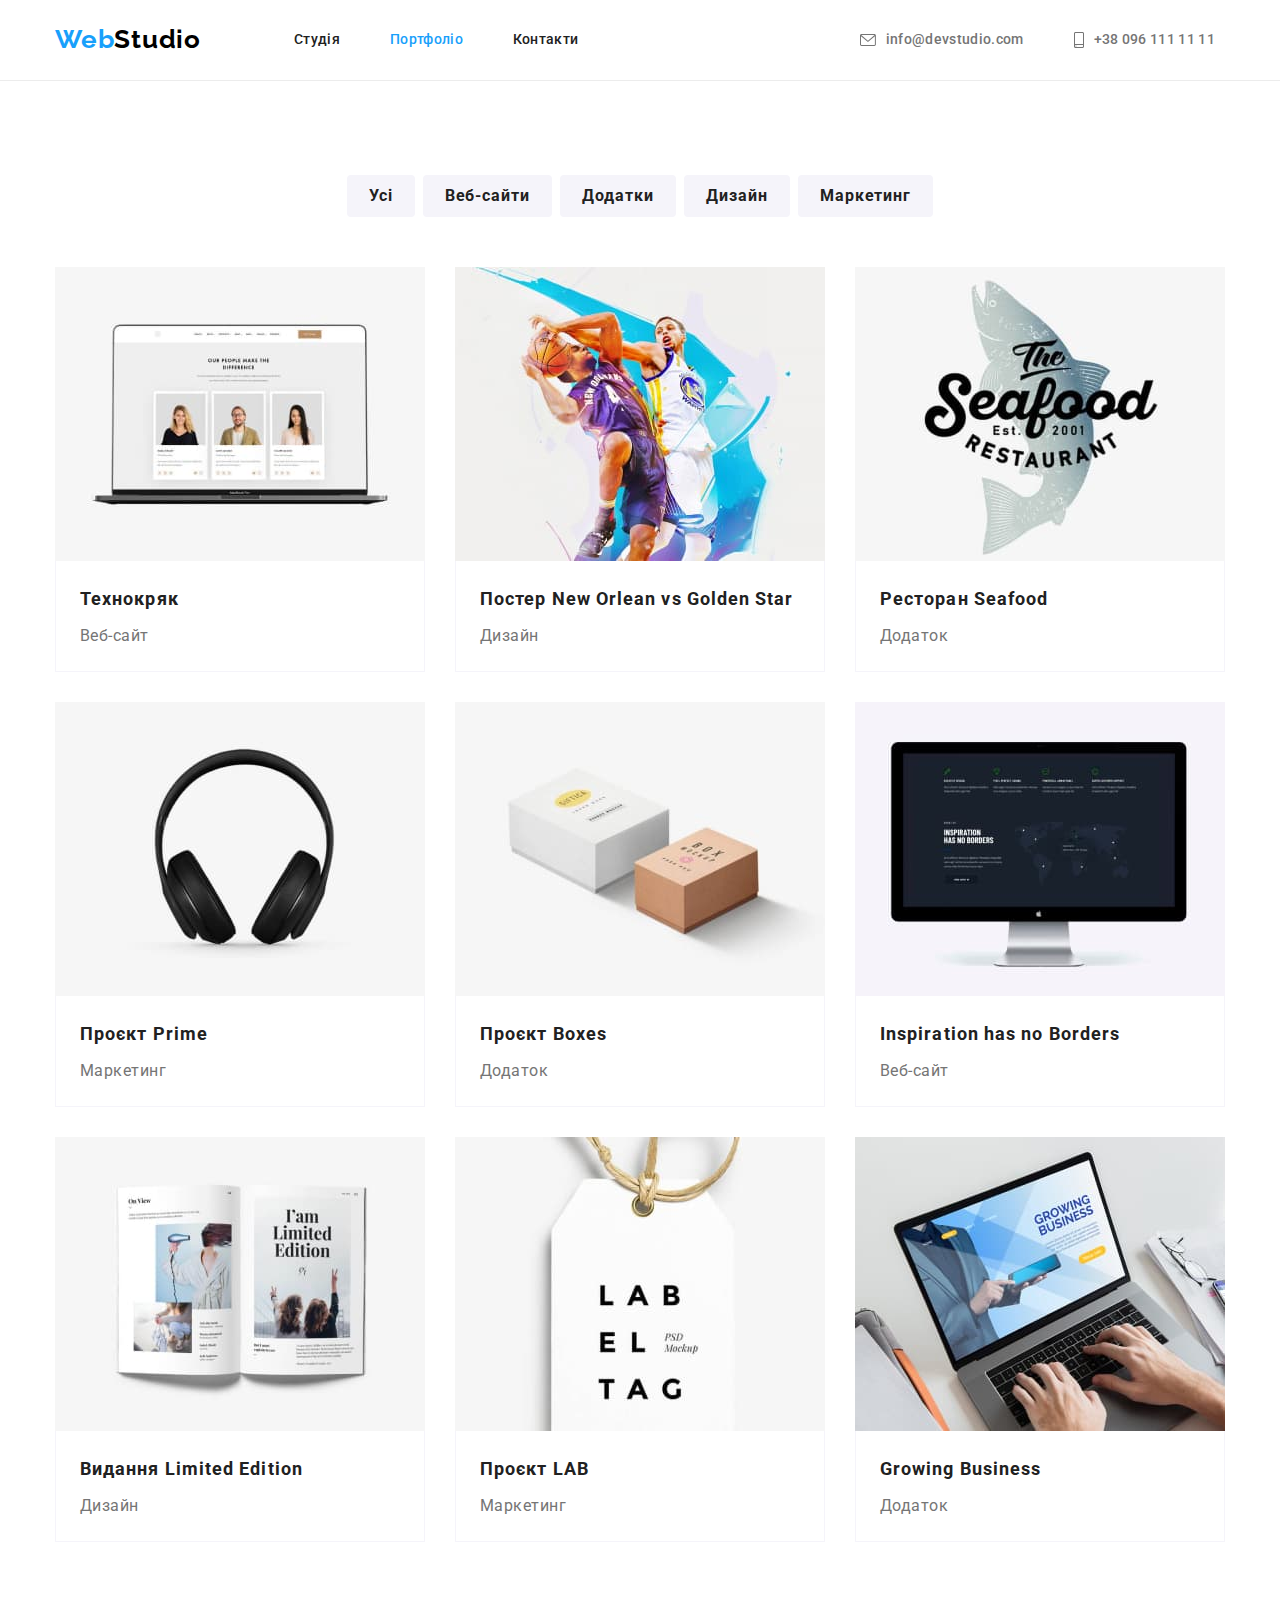
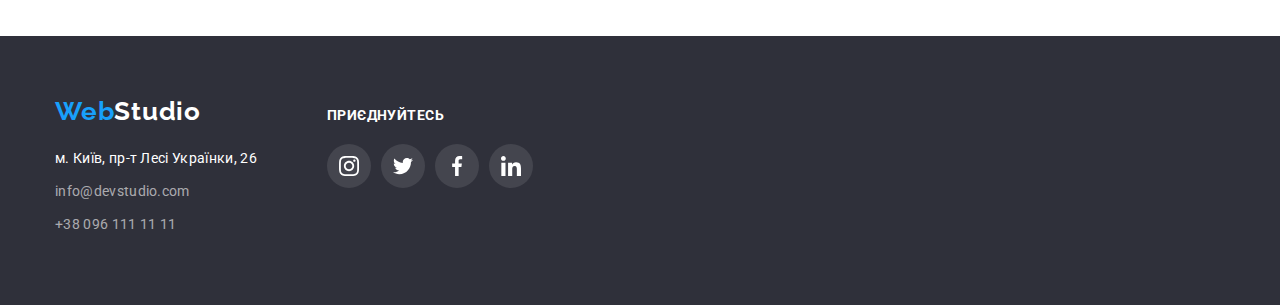
==== commit ec3d0c71: "hw-2" ====
--- a/portfolio.html
+++ b/portfolio.html
@@ -27,10 +27,10 @@
         <nav>
           <ul class="site-nav list">
             <li class="item">
-              <a href="./index.html" class="link current">Студія</a>
-            </li>
-            <li class="item">
-              <a href="./portfolio.html" class="link">Портфоліо</a>
+              <a href="./index.html" class="link">Студія</a>
+            </li>
+            <li class="item">
+              <a href="./portfolio.html" class="link current">Портфоліо</a>
             </li>
             <li class="item"><a href="" class="link">Контакти</a></li>
           </ul>
@@ -87,8 +87,8 @@
           </ul>
 
           <ul class="portfolio list">
-            <li class="item">
-              <a href="">
+            <li class="portfolio-item">
+              <a class="portfolio-item-link link" href="">
                 <img
                   src="./images/example-1.jpg"
                   alt="Приклад сайту"
@@ -100,8 +100,8 @@
                 </div>
               </a>
             </li>
-            <li class="item">
-              <a href="">
+            <li class="portfolio-item">
+              <a class="portfolio-item-link link" href="">
                 <img
                   src="./images/example-2.jpg"
                   alt="Баскетбольний поєдинок"
@@ -115,8 +115,8 @@
                 </div></a
               >
             </li>
-            <li class="item">
-              <a href="">
+            <li class="portfolio-item">
+              <a class="portfolio-item-link link" href="">
                 <img
                   src="./images/example-3.jpg"
                   alt="Логоип ресторану"
@@ -128,8 +128,8 @@
                 </div></a
               >
             </li>
-            <li class="item">
-              <a href="">
+            <li class="portfolio-item">
+              <a class="portfolio-item-link link" href="">
                 <img src="./images/example-4.jpg" alt="Навушники" width="370" />
                 <div class="example-description">
                   <h2 class="portfolio-example">Проєкт Prime</h2>
@@ -137,8 +137,8 @@
                 </div></a
               >
             </li>
-            <li class="item">
-              <a href="">
+            <li class="portfolio-item">
+              <a class="portfolio-item-link link" href="">
                 <img src="./images/example-5.jpg" alt="Коробки" width="370" />
                 <div class="example-description">
                   <h2 class="portfolio-example">Проєкт Boxes</h2>
@@ -146,8 +146,8 @@
                 </div></a
               >
             </li>
-            <li class="item">
-              <a href="">
+            <li class="portfolio-item">
+              <a class="portfolio-item-link link" href="">
                 <img
                   src="./images/example-6.jpg"
                   alt="Сайт з зображенням карти світу"
@@ -159,8 +159,8 @@
                 </div></a
               >
             </li>
-            <li class="item">
-              <a href="">
+            <li class="portfolio-item">
+              <a class="portfolio-item-link link" href="">
                 <img
                   src="./images/example-7.jpg"
                   alt="Розворот журналу"
@@ -172,8 +172,8 @@
                 </div></a
               >
             </li>
-            <li class="item">
-              <a href="">
+            <li class="portfolio-item">
+              <a class="portfolio-item-link link" href="">
                 <img
                   src="./images/example-8.jpg"
                   alt="Ярлик з написом Lab el tag"
@@ -185,8 +185,8 @@
                 </div></a
               >
             </li>
-            <li class="item">
-              <a href="">
+            <li class="portfolio-item">
+              <a class="portfolio-item-link link" href="">
                 <img
                   src="./images/example-9.jpg"
                   alt="Руки на клавіатурі ноутбука"
@@ -236,41 +236,38 @@
           </address>
         </div>
 
-        <div>
-          <h3 class="title">Приєднуйтесь</h3>
-
-          <div>
-            <ul class="footer-social">
-              <li class="footer-social-item list">
-                <a href="" class="footer-social-item-link link">
-                  <svg class="icon instagram" width="20px" height="20px">
-                    <use href="./images/sprite-min.svg#icon-instagram"></use>
-                  </svg>
-                </a>
-              </li>
-              <li class="footer-social-item list">
-                <a href="" class="footer-social-item-link link">
-                  <svg class="icon twitter" width="20px" height="20px">
-                    <use href="./images/sprite-min.svg#icon-twitter"></use>
-                  </svg>
-                </a>
-              </li>
-              <li class="footer-social-item list">
-                <a href="" class="footer-social-item-link link">
-                  <svg class="icon facebook" width="20px" height="20px">
-                    <use href="./images/sprite-min.svg#icon-facebook"></use>
-                  </svg>
-                </a>
-              </li>
-              <li class="footer-social-item list">
-                <a href="" class="footer-social-item-link link">
-                  <svg class="icon linkedin" width="20px" height="20px">
-                    <use href="./images/sprite-min.svg#icon-linkedin"></use>
-                  </svg>
-                </a>
-              </li>
-            </ul>
-          </div>
+        <div class="join-us">
+          <p class="title">Приєднуйтесь</p>
+          <ul class="footer-social">
+            <li class="footer-social-item list">
+              <a href="" class="footer-social-item-link link">
+                <svg class="icon instagram" width="20px" height="20px">
+                  <use href="./images/sprite-min.svg#icon-instagram"></use>
+                </svg>
+              </a>
+            </li>
+            <li class="footer-social-item list">
+              <a href="" class="footer-social-item-link link">
+                <svg class="icon twitter" width="20px" height="20px">
+                  <use href="./images/sprite-min.svg#icon-twitter"></use>
+                </svg>
+              </a>
+            </li>
+            <li class="footer-social-item list">
+              <a href="" class="footer-social-item-link link">
+                <svg class="icon facebook" width="20px" height="20px">
+                  <use href="./images/sprite-min.svg#icon-facebook"></use>
+                </svg>
+              </a>
+            </li>
+            <li class="footer-social-item list">
+              <a href="" class="footer-social-item-link link">
+                <svg class="icon linkedin" width="20px" height="20px">
+                  <use href="./images/sprite-min.svg#icon-linkedin"></use>
+                </svg>
+              </a>
+            </li>
+          </ul>
         </div>
       </div>
     </footer>
--- a/css/styles.css
+++ b/css/styles.css
@@ -31,6 +31,10 @@
     list-style: none;
 }
 
+.link{
+    text-decoration: none;
+}
+
 .container {
     width: 1200px;
     margin: 0 auto;
@@ -152,7 +156,6 @@
 
 .overlay{
     max-width: 1600px;
-    height: 480px;
     margin-left: auto;
     margin-right: auto;
     background-color: var(--secondary-bg-color);
@@ -299,24 +302,27 @@
 .social {
     display: flex;
     justify-content: space-between;
-}
+    
+}
+
 .social-item-link {
     display: flex;
     width: 44px;
     height: 44px;
-    /* margin-top: 10px; */
+
     align-items: center;
     justify-content: center;
 
     border-radius: 50%;
     color: #afb1b8;
+    
 }
 
 
 .social-item-link:hover,
 .social-item-link:focus{
     background-color: var(--accent-color);
-    color: #ffffff;
+    color: var(--primary-bg-color);
 }
 
 img {
@@ -374,25 +380,21 @@
 .clients-item-link:hover,
 .clients-item-link:focus {
     border-radius: 4px;
-    outline: 1px solid var(--accent-color);
+    border: 1px solid var(--accent-color);
 
     color: var(--accent-color);
 }
 
 
 footer {
-    display: flex;
     padding-top: 60px;
     padding-bottom: 60px;
-    margin-left: auto;
-    margin-right: auto;
-
-    /* align-items: baseline; */
+
     background: var(--secondary-bg-color);
 }
 
-footer .link:nth-child(1){
-    margin-bottom: 20px;
+address {
+    margin-top: 20px;
 }
 
 .footer-geolocation  {
@@ -425,7 +427,6 @@
     flex-wrap: wrap;
     margin-top: 0px;
     margin-bottom: 20px;
-    margin-left: 70px;
     font-weight: 700;
     font-size: 14px;
 
@@ -437,11 +438,10 @@
 
 .footer-social {
     display: flex;
-    margin-left: 70px;
 }
 
 .footer-social-item-link {
-    display: inline-flex;
+    display: flex;
     width: 44px;
     height: 44px;
     justify-content: center;
@@ -477,12 +477,13 @@
 
 
 .footer-box {
-    display: inline-flex;
-    flex-wrap: wrap;
+    display: flex;
     align-items: baseline;
 }
 
-
+.join-us{
+    margin-left: 70px;
+}
 
 /* site-page potfolio */
 
@@ -521,18 +522,18 @@
     margin: -15px;
 }
 
-.portfolio a {
-    text-decoration: none;
-}
-
-.portfolio > .item{
+
+.portfolio-item{
     width: 370px;
     margin: 15px;
-
-
-}
-
-.portfolio > .item:hover {
+}
+
+.portfolio-item-link {
+    display: block;
+}
+
+.portfolio-item-link:hover,
+.portfolio-item-link:focus {
 box-shadow: 0px 1px 1px rgba(0, 0, 0, 0.12),
             0px 4px 4px rgba(0, 0, 0, 0.06),
             1px 4px 6px rgba(0, 0, 0, 0.16);
